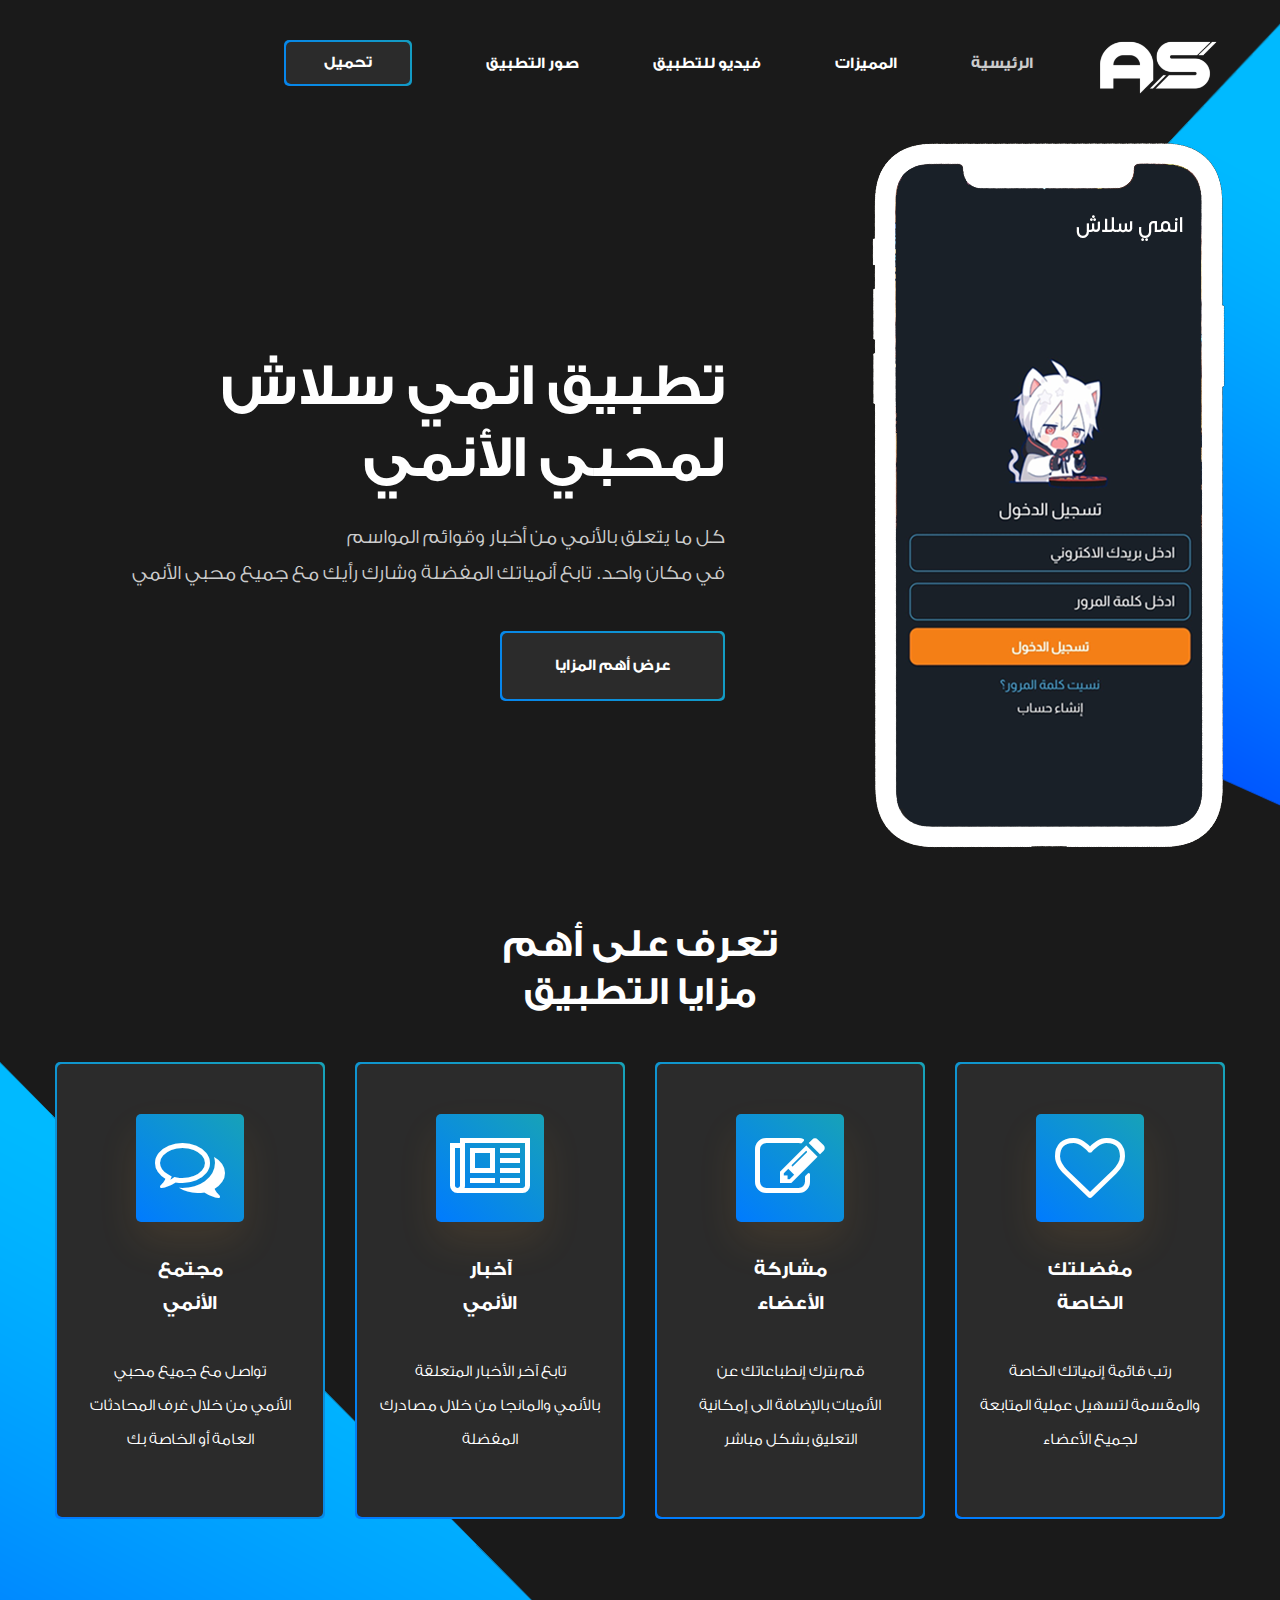
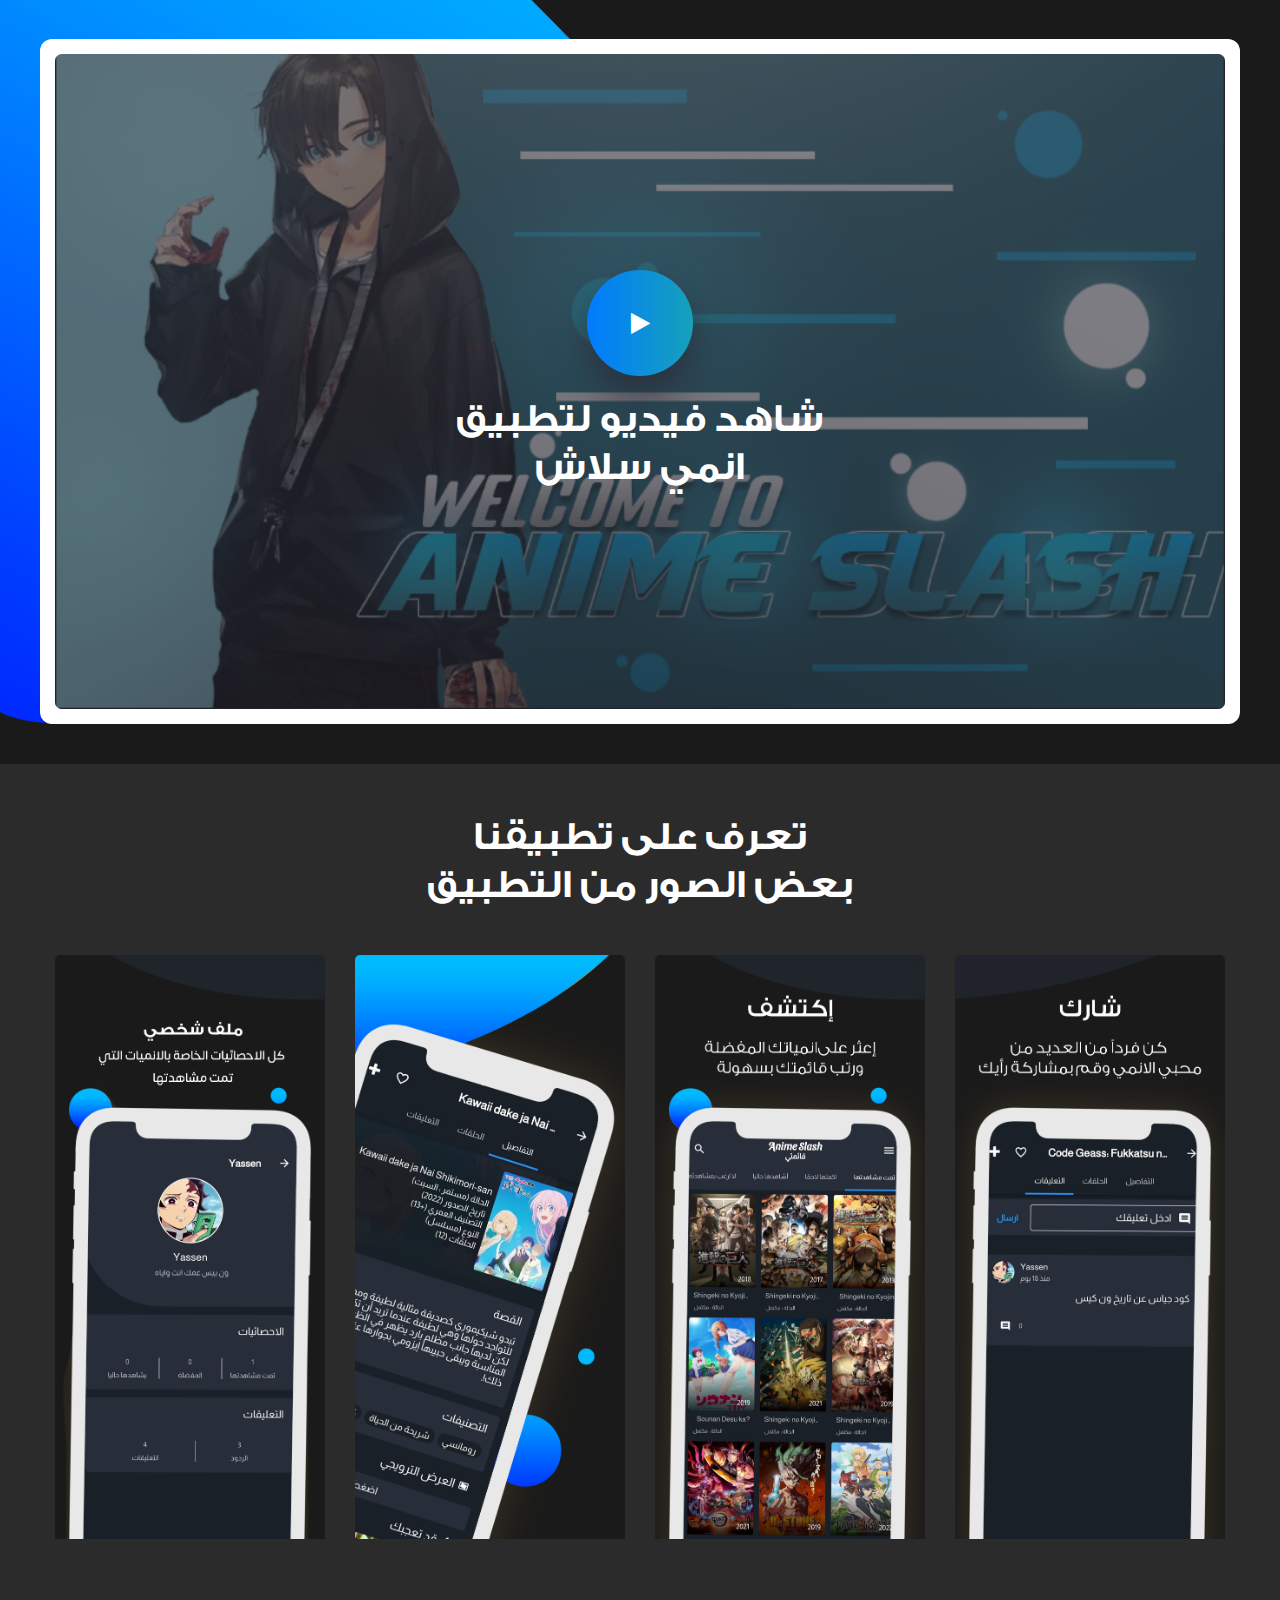
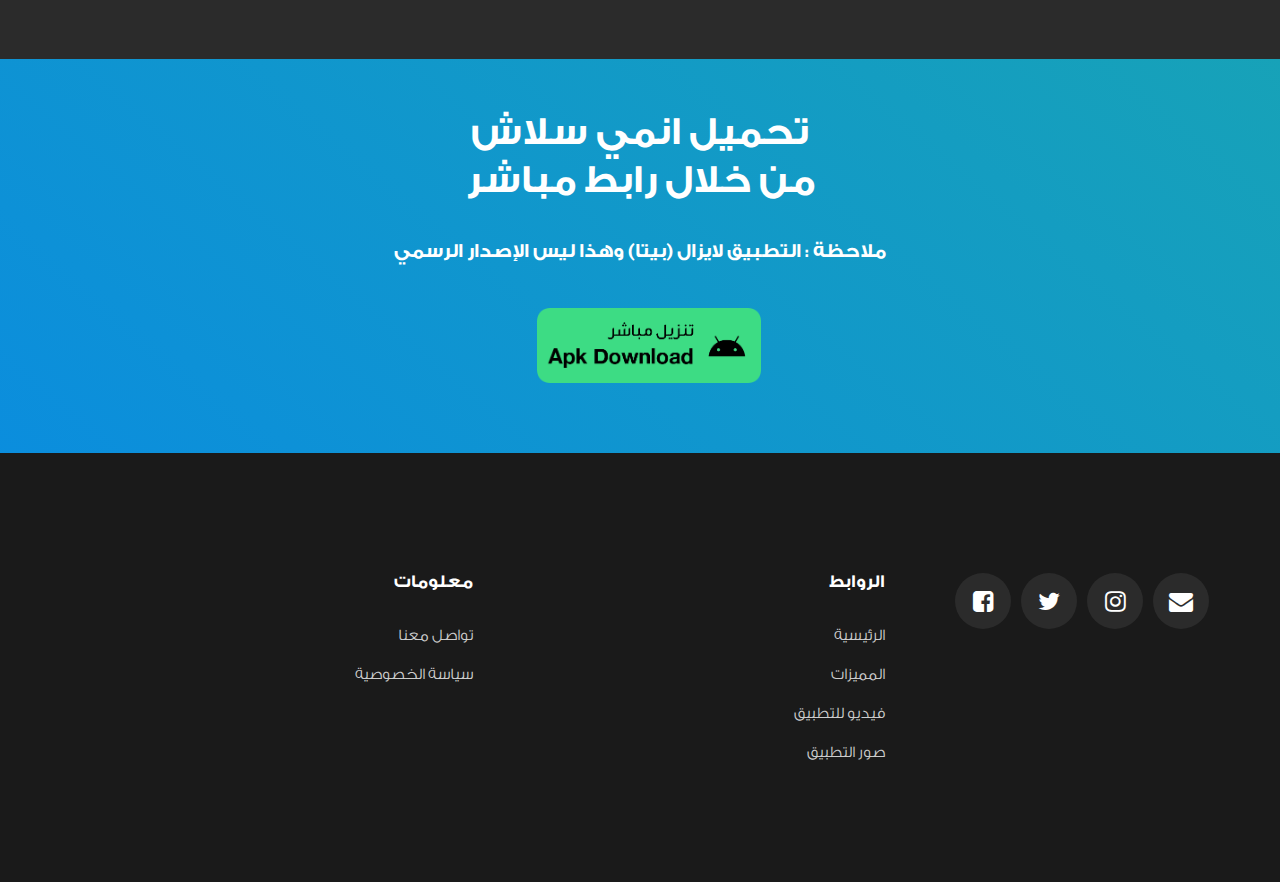
==== index.html @ e78d0b10 "Update index.html" ====
<!DOCTYPE html>
<html lang="ar">

<head>
    <meta charset="UTF-8">
    <meta name="viewport" content="width=device-width, initial-scale=1.0">
    <meta http-equiv="X-UA-Compatible" content="ie=edge">
    <title>تطبيق انمي سلاش - مجتمع لجميع محبي الأنمي</title>
    <link rel="shortcut icon" href="https://cdn.discordapp.com/attachments/932658931594047540/955555811193651200/anime_4.png">
    <link rel="icon" href="https://cdn.discordapp.com/attachments/932658931594047540/955555811193651200/anime_4.png">

    <!-- plugin scripts -->
    <link rel="stylesheet" href="assets/css/animate.min.css">
    <link rel="stylesheet" href="assets/css/bootstrap.min.css">
    <link rel="stylesheet" href="assets/css/magnific-popup.css">
    <link rel="stylesheet" href="assets/css/font-awesome.min.css">
    <link rel="stylesheet" href="assets/css/swiper.min.css">
    <link rel="stylesheet" href="assets/plugins/dimon-icons/style.css">

    <!-- template styles -->
    <link rel="stylesheet" href="assets/css/style.css">
    <link rel="stylesheet" href="assets/css/responsive.css">
</head>

<body>
    <div class="preloader">
        <img src="assets/images/resources/preloader.png" class="preloader__image" alt="" width="150">
    </div><!-- /.preloader -->
    <div class="page-wrapper">
        <header class="site-header site-header__header-one ">
            <nav class="navbar navbar-expand-lg navbar-light header-navigation stricky">
                <div class="container clearfix">
                    <!-- Brand and toggle get grouped for better mobile display -->
                    <div class="logo-box clearfix">
                        <a class="navbar-brand" href="index.html">
                            <img src="assets/images/resources/logo-dark.png" class="main-logo" width="140" alt="شعار انمي سلاش" />
                        </a>
                        <button class="menu-toggler" data-target=".main-navigation">
                            <span class="fa fa-bars"></span>
                        </button>
                    </div><!-- /.logo-box -->
                    <!-- Collect the nav links, forms, and other content for toggling -->
                    <div class="main-navigation">
                        <ul class=" one-page-scroll-menu navigation-box">
                            <li class="current scrollToLink">
                                <a href="#banner">الرئيسية</a>
                            </li>
                            <li class="scrollToLink">
                                <a href="#features">المميزات</a>

                            </li>
                            <li class="scrollToLink">
                                <a href="#video">فيديو للتطبيق</a>

                            </li>
                            <li class="scrollToLink">
                                <a href="#screenshots">صور التطبيق</a>
                            </li>
                            <li class="scrollToLink">
                                <a style="padding: 6px 40px;" class="thm-btn header__cta-btn" href="#download"><span>تحميل</span></a>
                            </li>
                            
                        </ul>
                    </div><!-- /.navbar-collapse -->
                    <!-- <div class="right-side-box">
                        <a class="thm-btn header__cta-btn" href="#"><span>DOWNLOAD</span></a>
                    </div> -->
                </div>
                <!-- /.container -->
            </nav>
        </header><!-- /.site-header -->
        <section class="banner-one" id="banner">

            <div class="container">
                <div class="banner-one__moc">
                    <img src="assets/images/mocs/banner-moc-1-1.png" />
                </div><!-- /.banner-one__moc -->
                <div class="row">
                    <div class="col-xl-7 col-lg-7">
                        <div class="banner-one__content">

                            <h3 class="banner-one__title">تطبيق <span>انمي سلاش</span><br />لمحبي الأنمي</h3><!-- /.banner-one__title -->
                            <p class="banner-one__text">كل ما يتعلق بالأنمي من أخبار وقوائم المواسم<br> في مكان واحد. تابع أنمياتك المفضلة وشارك رأيك مع جميع محبي الأنمي</p>
                            <!-- /.banner-one__text -->
                            <a href="#features" class="banner-one__btn thm-btn "><span>عرض أهم المزايا</span></a><!-- /.thm-btn -->
                        </div><!-- /.banner-one__content -->
                    </div><!-- /.col-lg-6 -->
                </div><!-- /.row -->
            </div><!-- /.container -->
        </section><!-- /.banner-one -->
        <section class="service-one" id="features">
            <div class="container">
                <div class="block-title text-center">
                    <h2 class="block-title__title">تعرف على أهم <br> مزايا التطبيق</h2><!-- /.block-title__title -->
                </div><!-- /.block-title -->
                <div class="row">
                    <div class="col-lg-3 col-md-6 col-sm-12 wow fadeInUp" data-wow-duration="1500ms">
                        <div class="service-one__single text-center">
                            <div class="service-one__inner">
                                <i class="service-one__icon fa fa-comments-o"></i>
                                <h3><a href="javascript:">مجتمع <br> الأنمي</a></h3>
                                <p>تواصل مع جميع محبي <br> الأنمي من خلال غرف المحادثات <br> العامة أو الخاصة بك</p>
                                <!-- <a href="#" class="service-one__link"><i class="dimon-icon-right-arrow"></i></a> -->
                            </div><!-- /.service-one__inner -->
                        </div><!-- /.service-one__single -->
                    </div><!-- /.col-lg-3 col-md-6 col-sm-12 -->
                    <div class="col-lg-3 col-md-6 col-sm-12 wow fadeInDown" data-wow-duration="1500ms">
                        <div class="service-one__single text-center">
                            <div class="service-one__inner">
                                <i class="service-one__icon fa fa-newspaper-o"></i>
                                <h3><a href="javascript:">آخبار<br> الأنمي</a></h3>
                                <p>تابع آخر الأخبار المتعلقة<br>بالأنمي والمانجا من خلال مصادرك المفضلة</p>
                                <!-- <a href="#" class="service-one__link"><i class="dimon-icon-right-arrow"></i></a> -->
                            </div><!-- /.service-one__inner -->
                        </div><!-- /.service-one__single -->
                    </div><!-- /.col-lg-3 col-md-6 col-sm-12 -->
                    <div class="col-lg-3 col-md-6 col-sm-12 wow fadeInUp" data-wow-duration="1500ms">
                        <div class="service-one__single text-center">
                            <div class="service-one__inner">
                                
                                <i class="service-one__icon fa fa-edit"></i>
                                <h3><a href="javascript:">مشاركة <br> الأعضاء</a></h3>
                                <p>قم بترك إنطباعاتك عن<br> الأنميات بالإضافة الى إمكانية<br> التعليق بشكل مباشر</p>
                                <!-- <a href="#" class="service-one__link"><i class="dimon-icon-right-arrow"></i></a> -->
                            </div><!-- /.service-one__inner -->
                        </div><!-- /.service-one__single -->
                    </div><!-- /.col-lg-3 col-md-6 col-sm-12 -->
                    <div class="col-lg-3 col-md-6 col-sm-12 wow fadeInDown" data-wow-duration="1500ms">
                        <div class="service-one__single text-center">
                            <div class="service-one__inner">
                                <i class="service-one__icon fa fa-heart-o"></i>
                                <h3><a href="javascript:">مفضلتك<br> الخاصة</a></h3>
                                <p>رتب قائمة إنمياتك الخاصة <br> والمقسمة لتسهيل عملية المتابعة <br> لجميع الأعضاء</p>
                                <!-- <a href="#" class="service-one__link"><i class="dimon-icon-right-arrow"></i></a> -->
                            </div><!-- /.service-one__inner -->
                        </div><!-- /.service-one__single -->
                    </div><!-- /.col-lg-3 col-md-6 col-sm-12 -->
                </div><!-- /.row -->
            </div><!-- /.container -->
        </section><!-- /.service-one -->
        <section class="video-one" id="video">
            <img src="assets/images/background/video-one-bg.png" alt="فيديو لتطبيق انمي سلاش" class="video-one__bg" />
            <div class="container wow fadeInUp" data-wow-duration="1500ms">
                <div class="video-one__box ">
                    <img src="assets/images/resources/video_thumb.png" alt="">
                    <div class="video-one__content">
                        <a href="https://www.youtube.com/watch?v=LHwGPM1zkw0" class="video-popup video-one__btn"><i class="fa fa-play"></i><!-- /.fa fa-play --></a>
                        <!-- /.video-popup -->
                        <h2 class="video-one__title">شاهد فيديو لتطبيق<br> انمي سلاش</h2><!-- /.video-one__title -->
                    </div><!-- /.video-one__content -->
                </div><!-- /.video-one__box -->
            </div><!-- /.container -->
        </section><!-- /.video-one -->


        <section style="margin-top: 40px;" class="blog-one blog-one__home thm-gray-bg" id="screenshots">
            <div class="container">
                <div class="block-title text-center">
                    <h2 class="block-title__title">تعرف على تطبيقنا <br> بعض الصور من التطبيق</h2><!-- /.block-title__title -->
                </div><!-- /.block-title -->
                <div class="row">
                    <div class="col-lg-3 col-md-6 col-sm-6 wow fadeInUp" data-wow-duration="1500ms">
                        <div class="blog-one__single">
                            <div class="blog-one__image">
                                <img src="assets/images/app-shots/screenshot1.png" alt="">
                            </div><!-- /.blog-one__image -->
                        </div><!-- /.blog-one__single -->
                    </div><!-- /.col-lg-4 -->
                    <div class="col-lg-3 col-md-6 col-sm-6 wow fadeInUp" data-wow-duration="1500ms">
                        <div class="blog-one__single">
                            <div class="blog-one__image">
                                <img src="assets/images/app-shots/screenshot2.png" alt="">
                            </div><!-- /.blog-one__image -->
                        </div><!-- /.blog-one__single -->
                    </div><!-- /.col-lg-4 -->
                    <div class="col-lg-3 col-md-6 col-sm-6 wow fadeInUp" data-wow-duration="1500ms">
                        <div class="blog-one__single">
                            <div class="blog-one__image">
                                <img src="assets/images/app-shots/screenshot3.png" alt="">
                            </div><!-- /.blog-one__image -->
                        </div><!-- /.blog-one__single -->
                    </div><!-- /.col-lg-4 -->
                    <div class="col-lg-3 col-md-6 col-sm-6 wow fadeInUp" data-wow-duration="1500ms">
                        <div class="blog-one__single">
                            <div class="blog-one__image">
                                <img src="assets/images/app-shots/screenshot4.png" alt="">
                            </div><!-- /.blog-one__image -->
                        </div><!-- /.blog-one__single -->
                    </div><!-- /.col-lg-4 -->
                    
                </div><!-- /.row -->
            </div><!-- /.container -->
        </section><!-- /.blog-one blog-one__home -->




        <section class="mailchimp-one" id="download">
            <div class="container">
                <div class="block-title text-center">
                    <h2 class="block-title__title">تحميل انمي سلاش <br> من خلال رابط مباشر</h2><!-- /.block-title__title -->
                    <br>
                    <h5 style="color:white">ملاحظة : التطبيق لايزال (بيتا) وهذا ليس الإصدار الرسمي</h5>
                </div><!-- /.block-title -->
                <div class="mc-form__response text-center">
                           <a class="app_button app_button_small img" href="#" ><img src="assets/images/resources/google-play.png" height="75px" alt="تحميل تطبيق انمي سلاش للأندرويد"></a>

                        </div><!-- /.mc-form__response -->
            </div><!-- /.container -->
        </section><!-- /.mailchimp-one -->
        <footer class="site-footer">
            <div class="site-footer__upper">
                <div class="container">
                    <div class="row">
                        <div class="col-lg-3">
                          
                        </div><!-- /.col-lg-2 -->
                        <div class="col-lg-6 d-flex justify-content-between footer-widget__links-wrap">
                           
                            <div class="footer-widget">
                                <h3 class="footer-widget__title">معلومات</h3><!-- /.footer-widget__title -->
                                <ul class="footer-widget__links list-unstyled">
                                   
                                    <li><a href="#">تواصل معنا </a></li>
                                    <li><a href="https://www.privacypolicies.com/live/c27af5ac-dafd-4be0-b4e0-a8dc0e70e3af">سياسة الخصوصية</a></li>
                                </ul><!-- /.footer-widget__links -->
                            </div><!-- /.footer-widget -->
                            <div class="footer-widget">
                                <h3 class="footer-widget__title">الروابط</h3><!-- /.footer-widget__title -->
                                <ul class="footer-widget__links list-unstyled">
                                    <li><a href="#banner">الرئيسية </a></li>
                                    <li><a href="#features">المميزات </a></li>
                                    <li><a href="#video">فيديو للتطبيق </a></li>
                                    <li><a href="#screenshots">صور التطبيق</a></li>
                                </ul><!-- /.footer-widget__links -->
                            </div><!-- /.footer-widget -->
                        </div><!-- /.col-lg-6 -->
                        <div class="col-lg-3">
                            <div class="footer-widget">
                                <div class="site-footer__social">
                                    <a href="#" class="fa fa-facebook-square"></a>
                                    <a href="#" target="_blank" class="fa fa-twitter"></a>
                                    <a href="#" target="_blank" class="fa fa-instagram"></a>
                                    <a href="#" class="fa fa-envelope"></a>
                                </div><!-- /.site-footer__social -->
                            </div><!-- /.footer-widget -->
                        </div><!-- /.col-lg-4 -->
                    </div><!-- /.row -->
                </div><!-- /.container -->
            </div><!-- /.site-footer__upper -->
        </footer><!-- /.site-footer -->
    </div><!-- /.page-wrapper -->


    <a href="#" data-target="html" class="scroll-to-target scroll-to-top"><i class="fa fa-angle-up"></i></a>


    <script data-cfasync="false" src="/cdn-cgi/scripts/5c5dd728/cloudflare-static/email-decode.min.js"></script><script src="assets/js/jquery.min.js"></script>
    <script src="assets/js/bootstrap.bundle.min.js"></script>
    <script src="assets/js/owl.carousel.min.js"></script>
    <script src="assets/js/waypoints.min.js"></script>
    <script src="assets/js/jquery.counterup.min.js"></script>
    <script src="assets/js/TweenMax.min.js"></script>
    <script src="assets/js/wow.js"></script>
    <script src="assets/js/jquery.magnific-popup.min.js"></script>
    <script src="assets/js/jquery.ajaxchimp.min.js"></script>
    <script src="assets/js/swiper.min.js"></script>
    <script src="assets/js/jquery.easing.min.js"></script>

    <!-- template scripts -->
    <script src="assets/js/theme.js"></script>
</body>

</html>
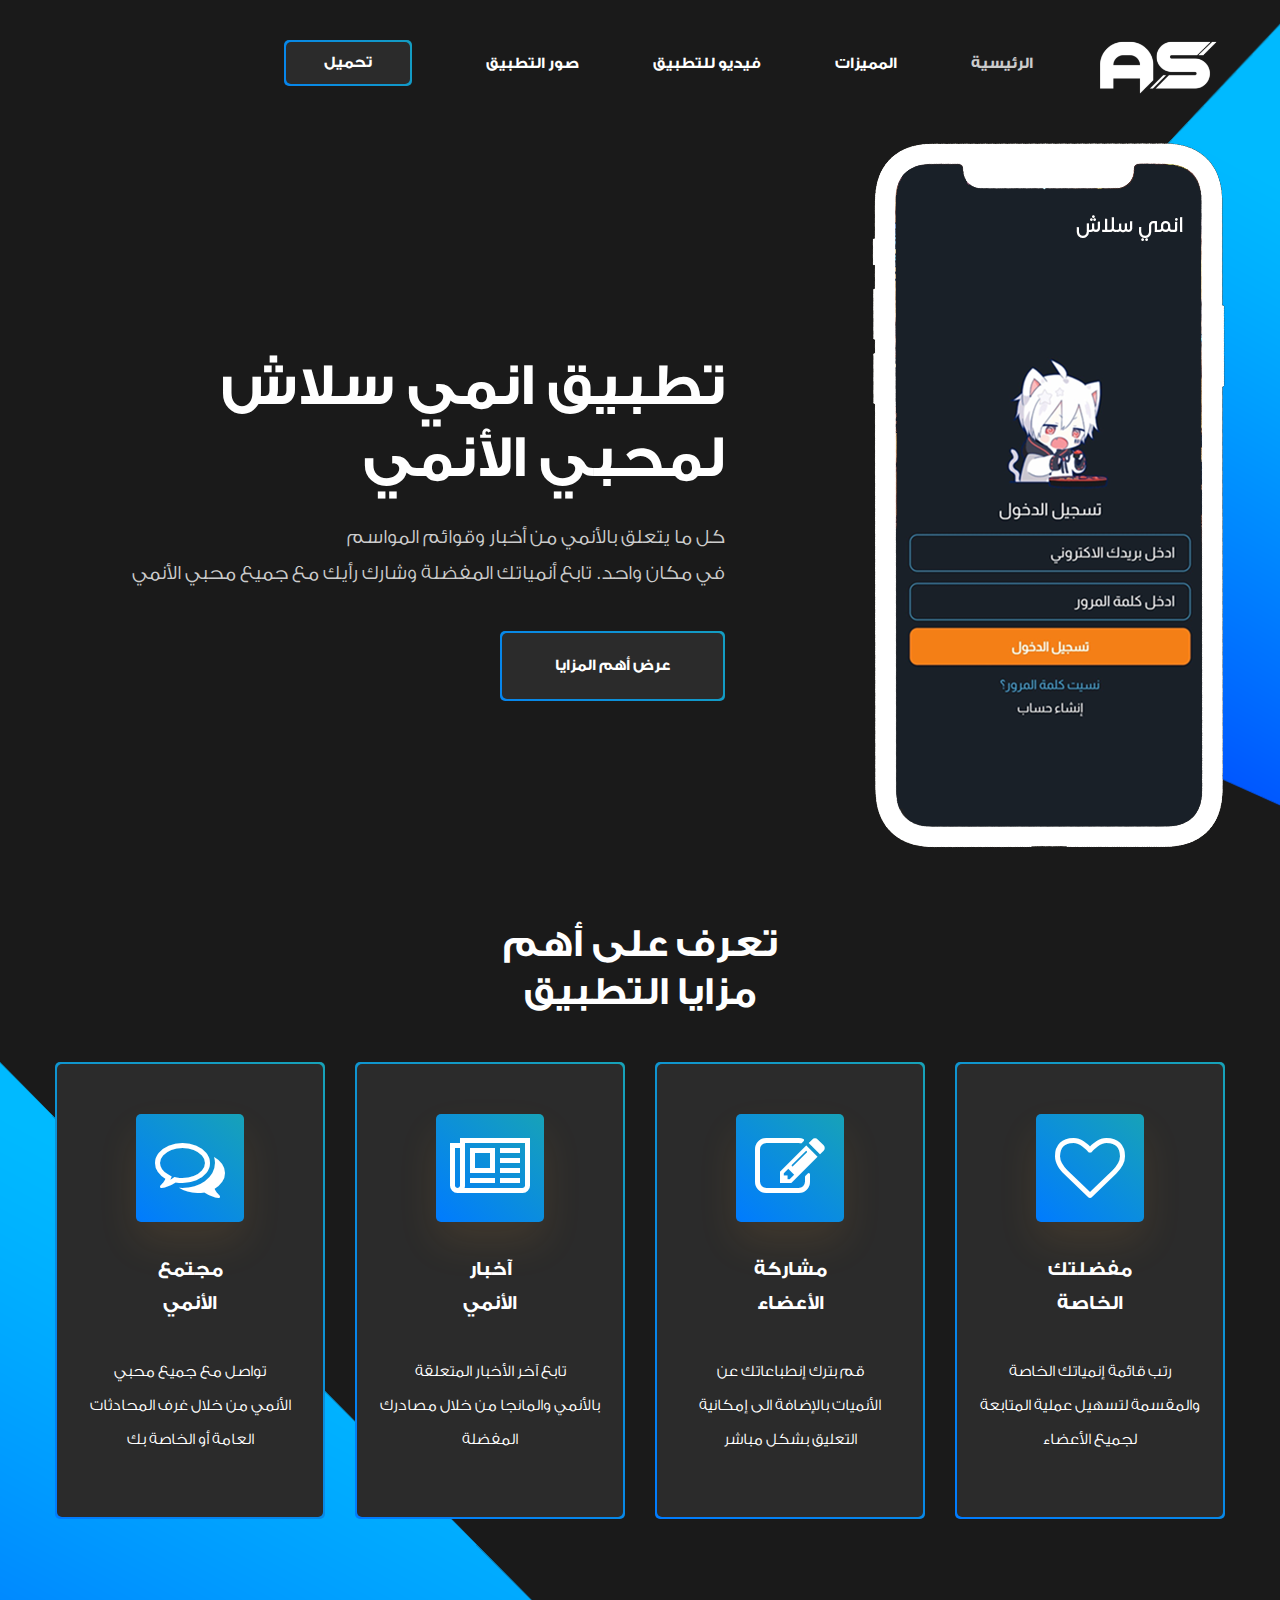
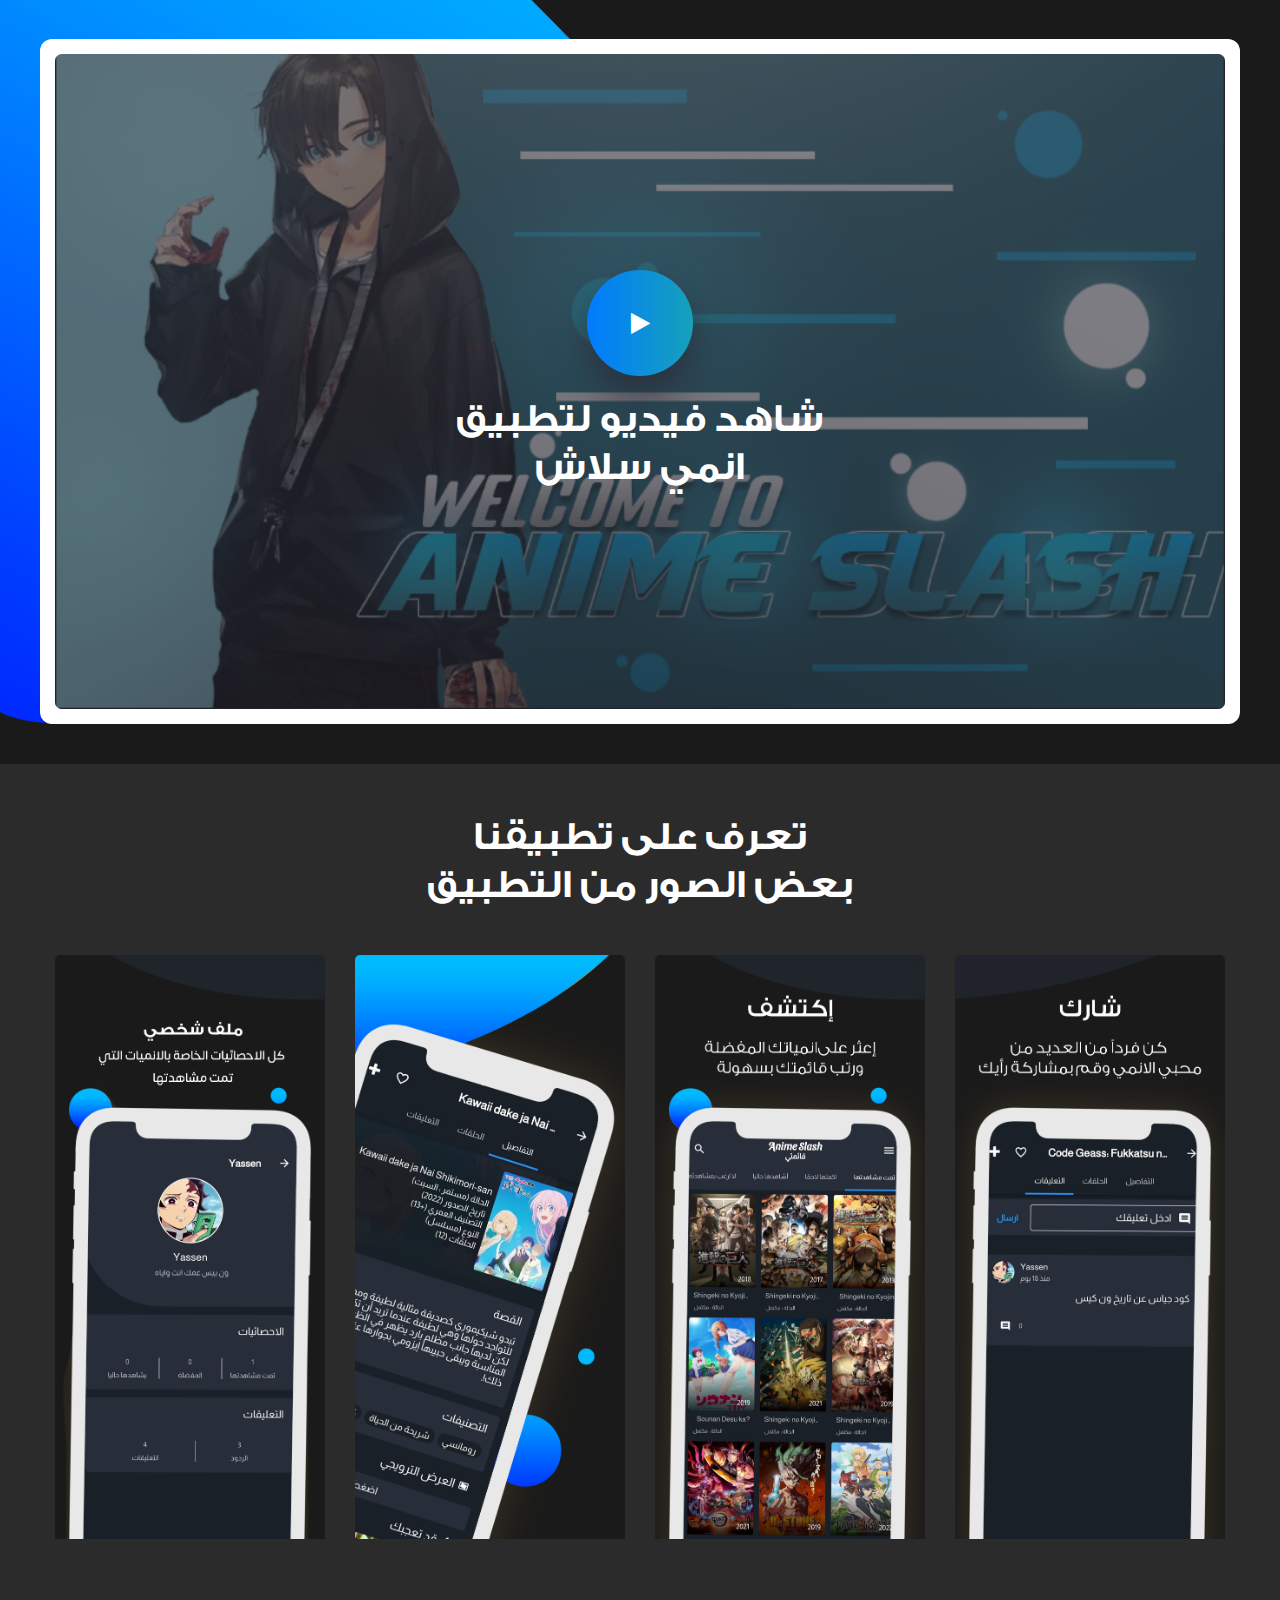
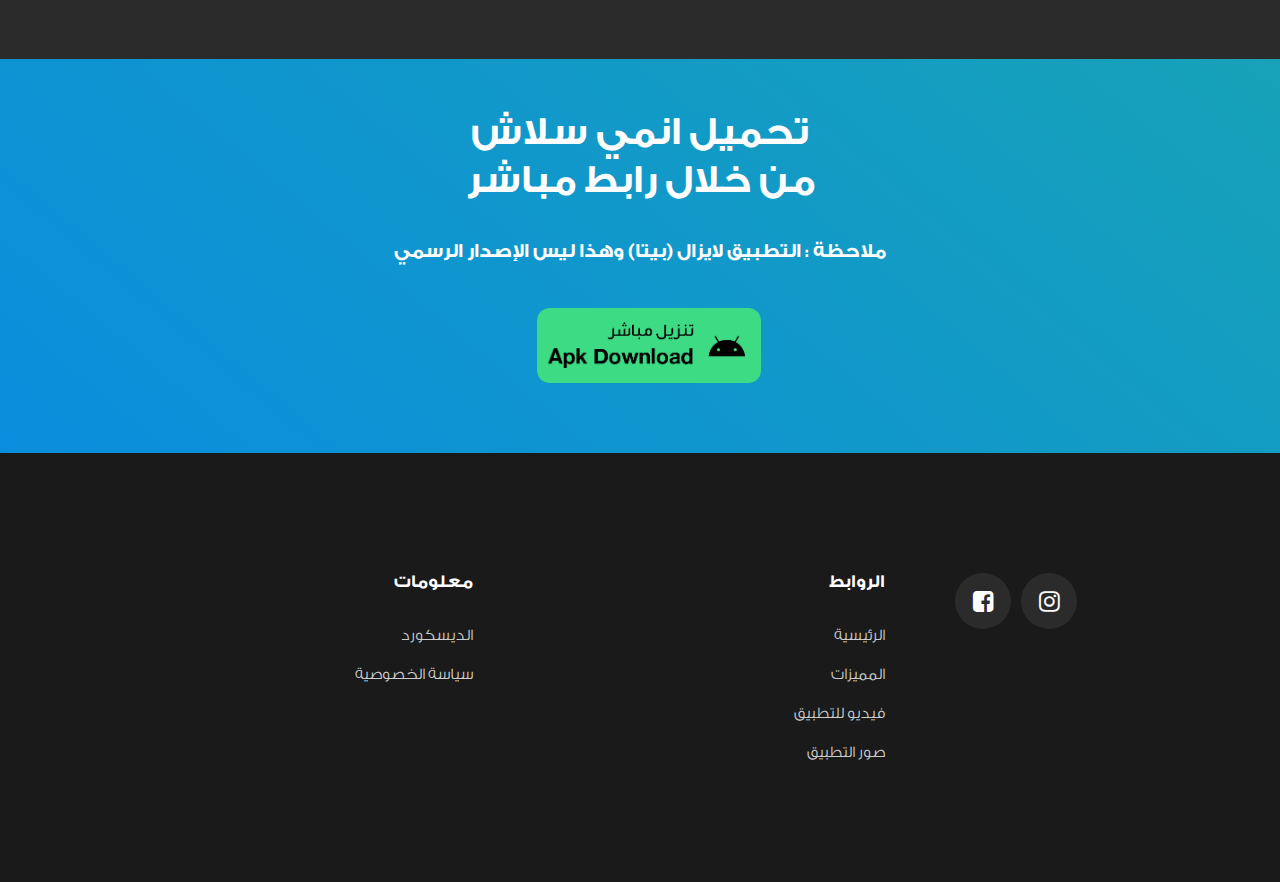
==== commit a6303f8e: "Update index.html" ====
--- a/index.html
+++ b/index.html
@@ -221,7 +221,7 @@
                                 <h3 class="footer-widget__title">معلومات</h3><!-- /.footer-widget__title -->
                                 <ul class="footer-widget__links list-unstyled">
                                    
-                                    <li><a href="#">تواصل معنا </a></li>
+                                    <li><a href="https://discord.gg/J53JeF4kTq">الديسكورد </a></li>
                                     <li><a href="https://www.privacypolicies.com/live/c27af5ac-dafd-4be0-b4e0-a8dc0e70e3af">سياسة الخصوصية</a></li>
                                 </ul><!-- /.footer-widget__links -->
                             </div><!-- /.footer-widget -->
@@ -238,10 +238,10 @@
                         <div class="col-lg-3">
                             <div class="footer-widget">
                                 <div class="site-footer__social">
-                                    <a href="#" class="fa fa-facebook-square"></a>
-                                    <a href="#" target="_blank" class="fa fa-twitter"></a>
-                                    <a href="#" target="_blank" class="fa fa-instagram"></a>
-                                    <a href="#" class="fa fa-envelope"></a>
+                                    <a href="https://www.facebook.com/Anime-Slash-103456715674760" target="_blank" class="fa fa-facebook-square"></a>
+                                   
+                                    <a href="https://www.instagram.com/animeslash_app/" target="_blank" class="fa fa-instagram"></a>
+                                
                                 </div><!-- /.site-footer__social -->
                             </div><!-- /.footer-widget -->
                         </div><!-- /.col-lg-4 -->
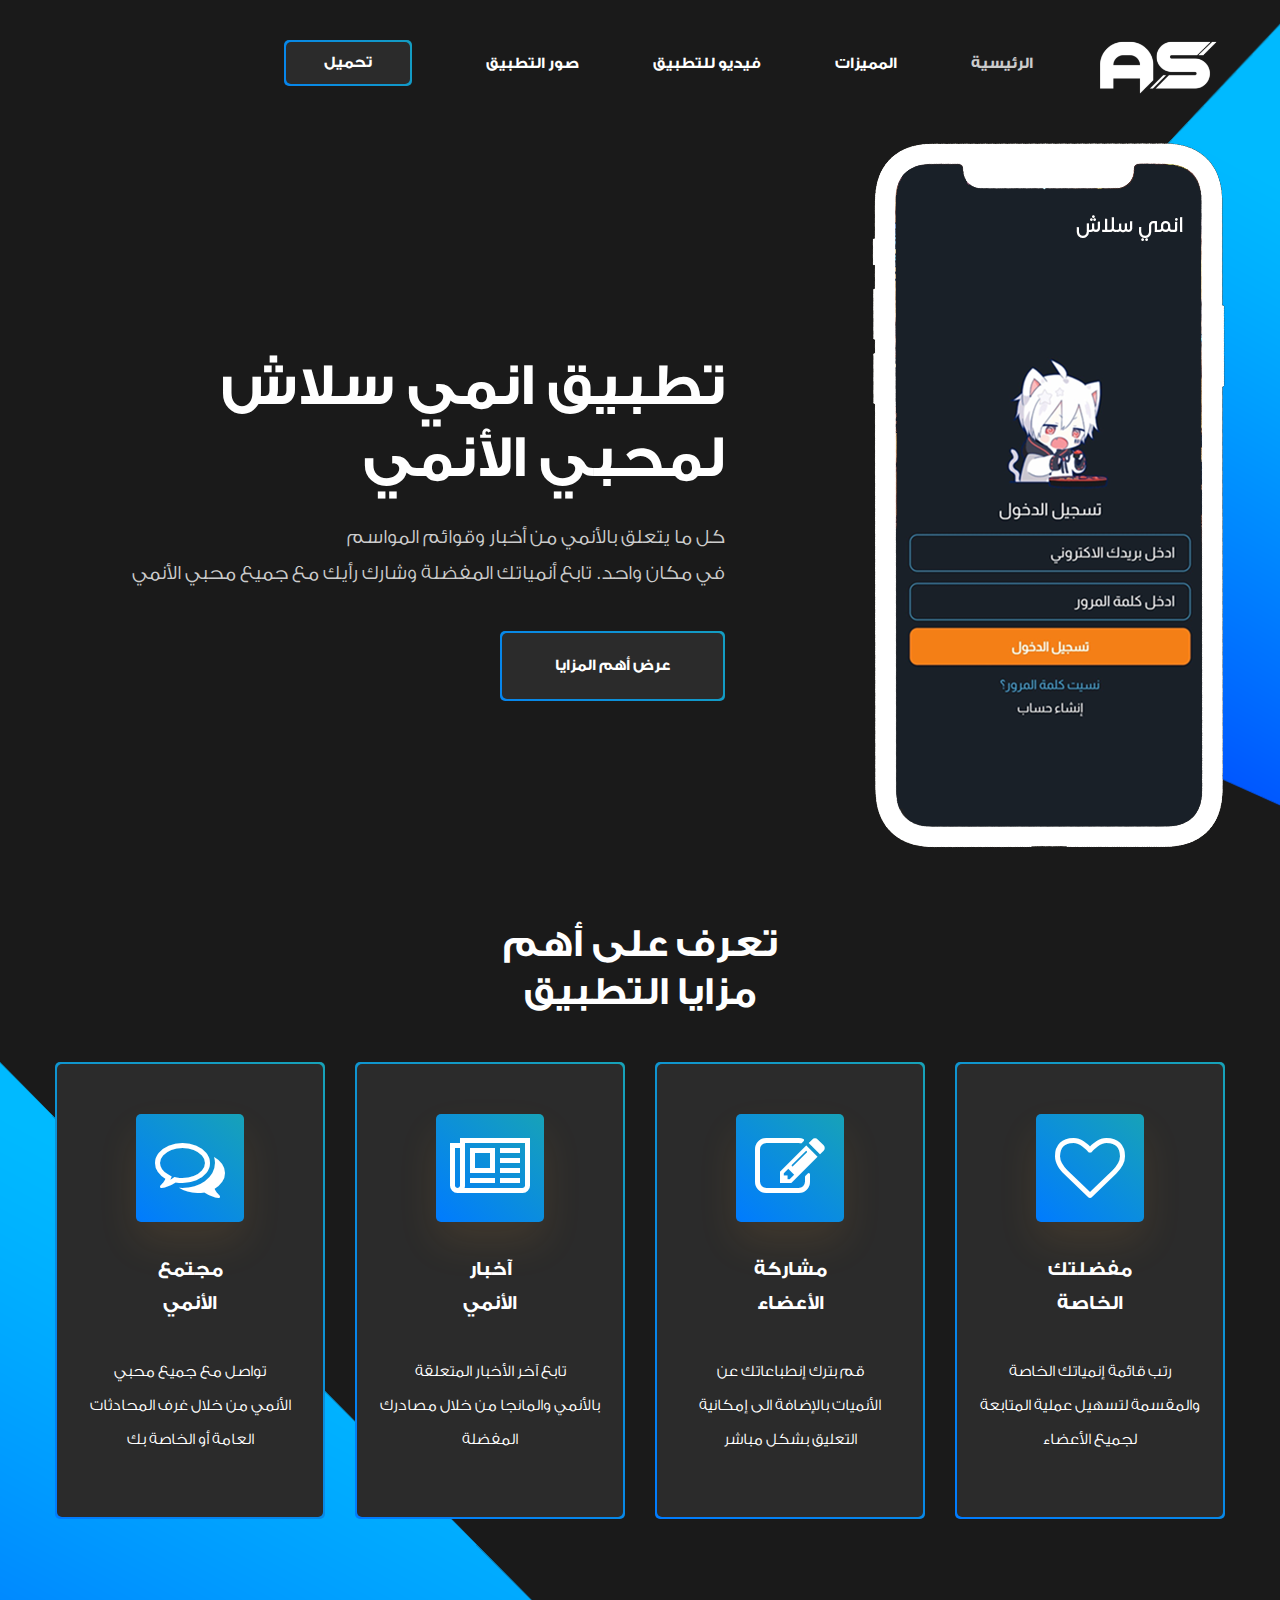
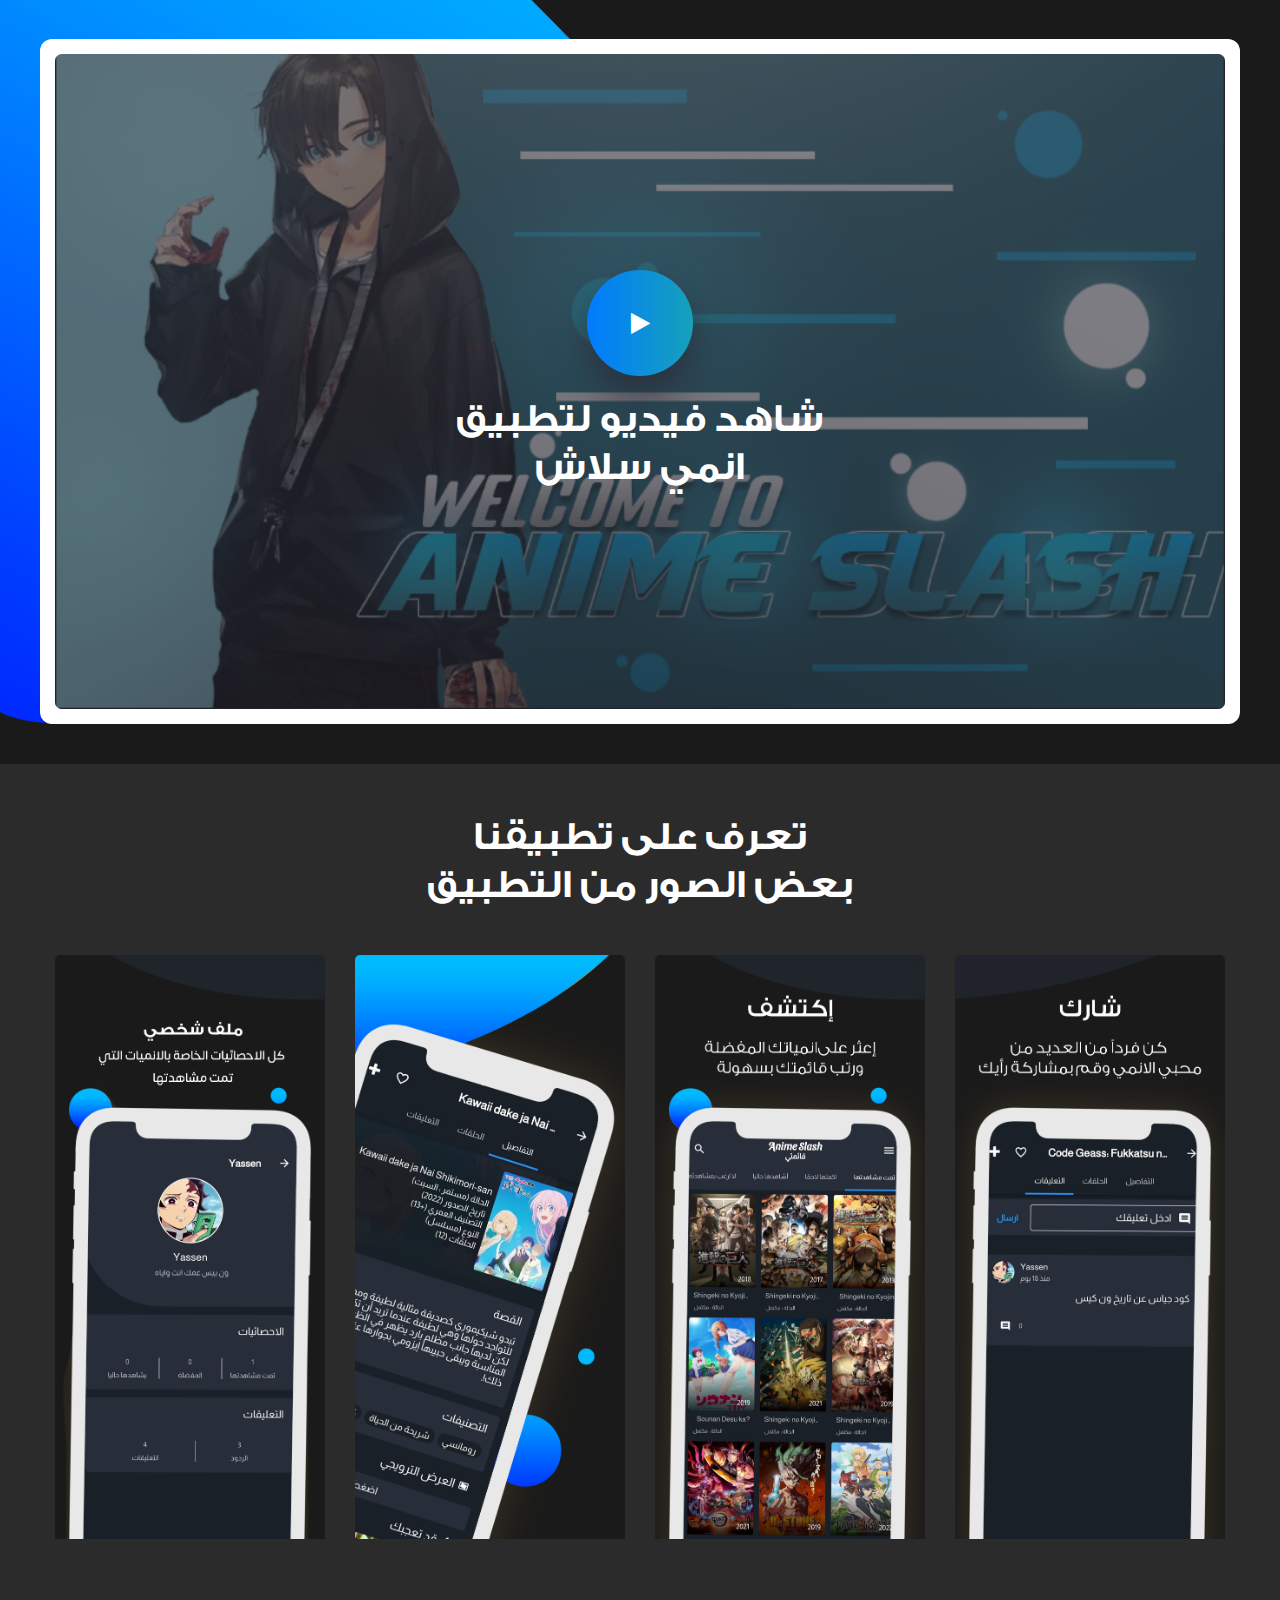
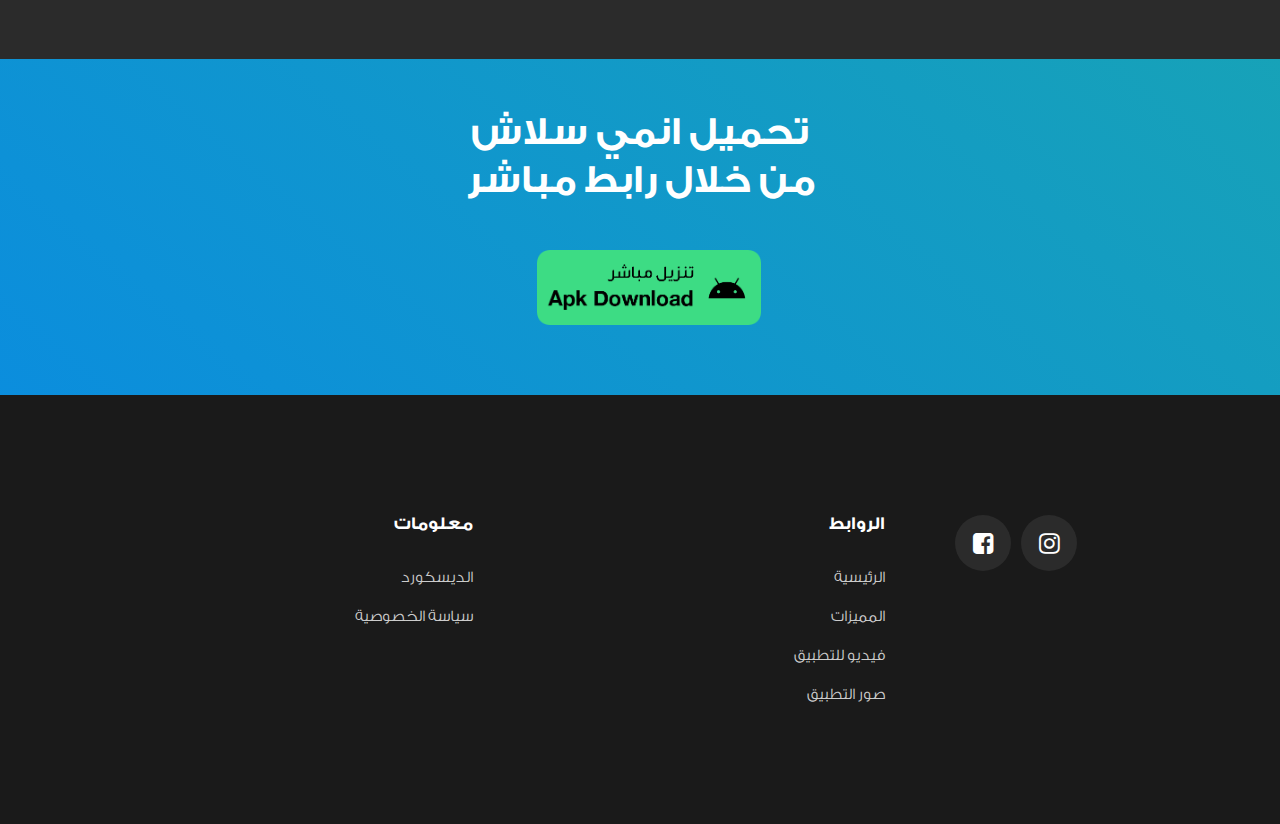
==== commit f6f646ab: "Update index.html" ====
--- a/index.html
+++ b/index.html
@@ -5,7 +5,7 @@
     <meta charset="UTF-8">
     <meta name="viewport" content="width=device-width, initial-scale=1.0">
     <meta http-equiv="X-UA-Compatible" content="ie=edge">
-    <title>تطبيق انمي سلاش - مجتمع لجميع محبي الأنمي</title>
+    <title>انمي سلاش</title>
     <link rel="shortcut icon" href="https://cdn.discordapp.com/attachments/932658931594047540/955555811193651200/anime_4.png">
     <link rel="icon" href="https://cdn.discordapp.com/attachments/932658931594047540/955555811193651200/anime_4.png">
 
@@ -20,12 +20,20 @@
     <!-- template styles -->
     <link rel="stylesheet" href="assets/css/style.css">
     <link rel="stylesheet" href="assets/css/responsive.css">
+    <!-- Global site tag (gtag.js) - Google Analytics -->
+    <script async src="https://www.googletagmanager.com/gtag/js?id=UA-198467710-1">
+    </script>
+    <script>
+      window.dataLayer = window.dataLayer || [];
+      function gtag(){dataLayer.push(arguments);}
+      gtag('js', new Date());
+
+      gtag('config', 'UA-198467710-1');
+    </script>
 </head>
 
 <body>
-    <div class="preloader">
-        <img src="assets/images/resources/preloader.png" class="preloader__image" alt="" width="150">
-    </div><!-- /.preloader -->
+   
     <div class="page-wrapper">
         <header class="site-header site-header__header-one ">
             <nav class="navbar navbar-expand-lg navbar-light header-navigation stricky">
@@ -199,11 +207,10 @@
             <div class="container">
                 <div class="block-title text-center">
                     <h2 class="block-title__title">تحميل انمي سلاش <br> من خلال رابط مباشر</h2><!-- /.block-title__title -->
-                    <br>
-                    <h5 style="color:white">ملاحظة : التطبيق لايزال (بيتا) وهذا ليس الإصدار الرسمي</h5>
+                  
                 </div><!-- /.block-title -->
                 <div class="mc-form__response text-center">
-                           <a class="app_button app_button_small img" href="#" ><img src="assets/images/resources/google-play.png" height="75px" alt="تحميل تطبيق انمي سلاش للأندرويد"></a>
+                           <a class="app_button app_button_small img" href="https://bit.ly/3NJG7JS" ><img src="assets/images/resources/google-play.png" height="75px" alt="تحميل تطبيق انمي سلاش للأندرويد"></a>
 
                         </div><!-- /.mc-form__response -->
             </div><!-- /.container -->
